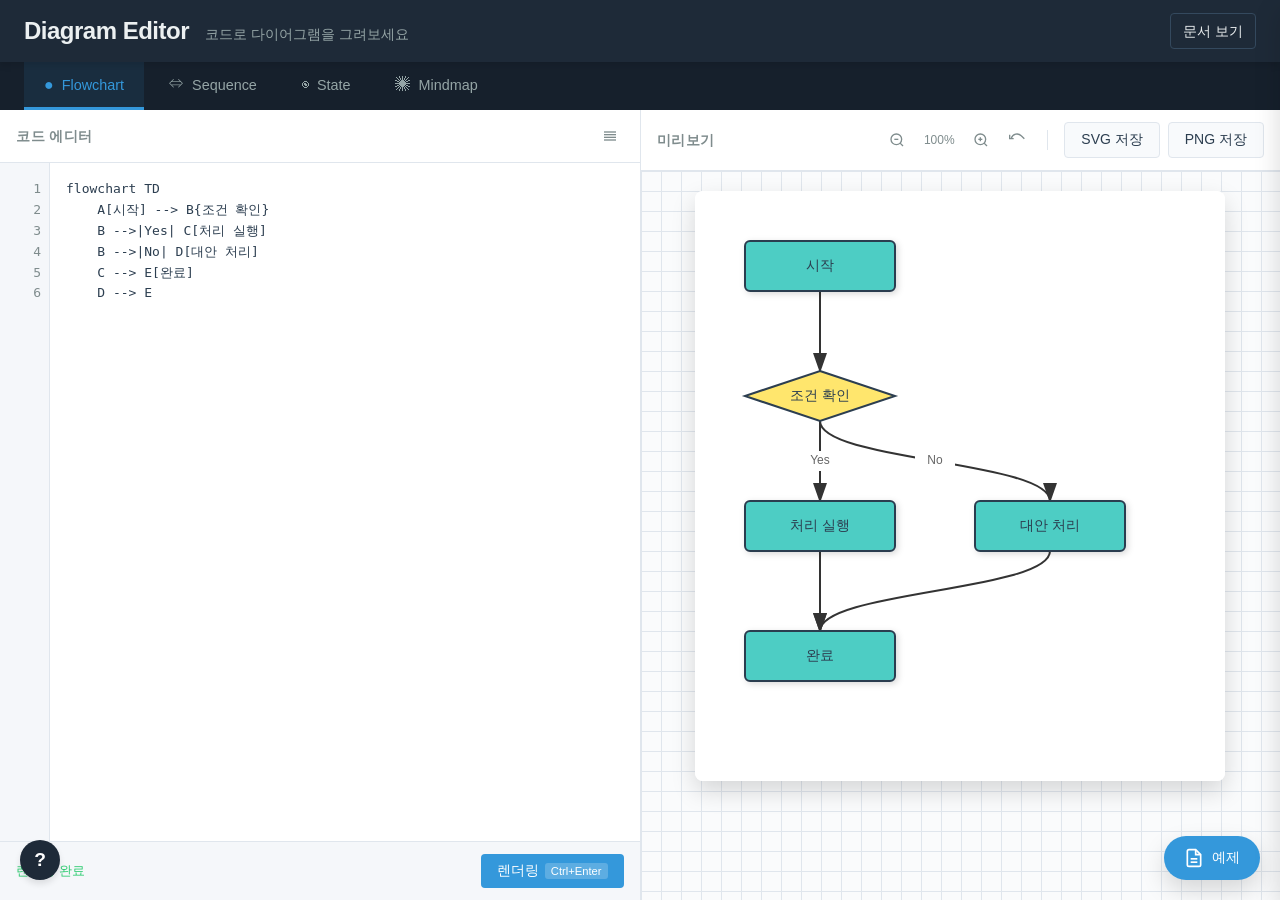
==== diagram-editor.html @ 0e946031 "Add Mermaid-like diagram editor with 4 diagram types Implement a web-based diagram editor supporting" ====
<!DOCTYPE html>
<html lang="ko">
<head>
    <meta charset="UTF-8">
    <meta name="viewport" content="width=device-width, initial-scale=1.0">
    <title>Diagram Editor - Flowchart, Sequence, State, Mindmap</title>
    <link rel="stylesheet" href="diagram-style.css">
</head>
<body>
    <div class="app-container">
        <!-- 헤더 -->
        <header class="app-header">
            <div class="header-left">
                <h1>Diagram Editor</h1>
                <span class="subtitle">코드로 다이어그램을 그려보세요</span>
            </div>
            <div class="header-right">
                <a href="DOCS.md" target="_blank" class="doc-link">문서 보기</a>
            </div>
        </header>

        <!-- 다이어그램 타입 선택 -->
        <nav class="diagram-tabs">
            <button class="tab-btn active" data-type="flowchart">
                <span class="tab-icon">&#9679;</span>
                Flowchart
            </button>
            <button class="tab-btn" data-type="sequence">
                <span class="tab-icon">&#8660;</span>
                Sequence
            </button>
            <button class="tab-btn" data-type="state">
                <span class="tab-icon">&#9673;</span>
                State
            </button>
            <button class="tab-btn" data-type="mindmap">
                <span class="tab-icon">&#10042;</span>
                Mindmap
            </button>
        </nav>

        <!-- 메인 콘텐츠 -->
        <main class="main-content">
            <!-- 에디터 패널 -->
            <div class="editor-panel">
                <div class="panel-header">
                    <h2>코드 에디터</h2>
                    <div class="panel-actions">
                        <button id="formatBtn" class="btn btn-icon" title="코드 정리">
                            <svg width="16" height="16" viewBox="0 0 24 24" fill="none" stroke="currentColor" stroke-width="2">
                                <line x1="21" y1="10" x2="3" y2="10"></line>
                                <line x1="21" y1="6" x2="3" y2="6"></line>
                                <line x1="21" y1="14" x2="3" y2="14"></line>
                                <line x1="21" y1="18" x2="3" y2="18"></line>
                            </svg>
                        </button>
                    </div>
                </div>
                <div class="editor-wrapper">
                    <div class="line-numbers" id="lineNumbers"></div>
                    <textarea id="codeEditor" spellcheck="false" placeholder="여기에 다이어그램 코드를 입력하세요..."></textarea>
                </div>
                <div class="editor-footer">
                    <span class="status" id="editorStatus">준비됨</span>
                    <div class="editor-actions">
                        <button id="renderBtn" class="btn btn-primary">
                            <span>렌더링</span>
                            <kbd>Ctrl+Enter</kbd>
                        </button>
                    </div>
                </div>
            </div>

            <!-- 미리보기 패널 -->
            <div class="preview-panel">
                <div class="panel-header">
                    <h2>미리보기</h2>
                    <div class="panel-actions">
                        <button id="zoomOutBtn" class="btn btn-icon" title="축소">
                            <svg width="16" height="16" viewBox="0 0 24 24" fill="none" stroke="currentColor" stroke-width="2">
                                <circle cx="11" cy="11" r="8"></circle>
                                <line x1="21" y1="21" x2="16.65" y2="16.65"></line>
                                <line x1="8" y1="11" x2="14" y2="11"></line>
                            </svg>
                        </button>
                        <span id="zoomLevel" class="zoom-level">100%</span>
                        <button id="zoomInBtn" class="btn btn-icon" title="확대">
                            <svg width="16" height="16" viewBox="0 0 24 24" fill="none" stroke="currentColor" stroke-width="2">
                                <circle cx="11" cy="11" r="8"></circle>
                                <line x1="21" y1="21" x2="16.65" y2="16.65"></line>
                                <line x1="11" y1="8" x2="11" y2="14"></line>
                                <line x1="8" y1="11" x2="14" y2="11"></line>
                            </svg>
                        </button>
                        <button id="resetZoomBtn" class="btn btn-icon" title="원래 크기">
                            <svg width="16" height="16" viewBox="0 0 24 24" fill="none" stroke="currentColor" stroke-width="2">
                                <path d="M3.51 9a9 9 0 0 1 14.85-3.36L23 10"></path>
                                <path d="M1 4v6h6"></path>
                            </svg>
                        </button>
                        <div class="divider"></div>
                        <button id="exportSvgBtn" class="btn btn-secondary">SVG 저장</button>
                        <button id="exportPngBtn" class="btn btn-secondary">PNG 저장</button>
                    </div>
                </div>
                <div class="preview-wrapper" id="previewWrapper">
                    <div id="diagramCanvas" class="diagram-canvas"></div>
                </div>
            </div>
        </main>

        <!-- 예제 모달 -->
        <div class="examples-sidebar" id="examplesSidebar">
            <div class="sidebar-header">
                <h3>예제 템플릿</h3>
                <button id="closeSidebar" class="btn btn-icon">
                    <svg width="16" height="16" viewBox="0 0 24 24" fill="none" stroke="currentColor" stroke-width="2">
                        <line x1="18" y1="6" x2="6" y2="18"></line>
                        <line x1="6" y1="6" x2="18" y2="18"></line>
                    </svg>
                </button>
            </div>
            <div class="examples-list" id="examplesList">
                <!-- 동적으로 생성됨 -->
            </div>
        </div>

        <!-- 예제 토글 버튼 -->
        <button id="toggleExamples" class="toggle-examples-btn" title="예제 보기">
            <svg width="20" height="20" viewBox="0 0 24 24" fill="none" stroke="currentColor" stroke-width="2">
                <path d="M14 2H6a2 2 0 0 0-2 2v16a2 2 0 0 0 2 2h12a2 2 0 0 0 2-2V8z"></path>
                <polyline points="14,2 14,8 20,8"></polyline>
                <line x1="16" y1="13" x2="8" y2="13"></line>
                <line x1="16" y1="17" x2="8" y2="17"></line>
            </svg>
            <span>예제</span>
        </button>

        <!-- 문법 도움말 툴팁 -->
        <div class="syntax-help" id="syntaxHelp">
            <div class="help-header">
                <span>문법 도움말</span>
                <button id="closeSyntaxHelp" class="btn btn-icon btn-small">
                    <svg width="12" height="12" viewBox="0 0 24 24" fill="none" stroke="currentColor" stroke-width="2">
                        <line x1="18" y1="6" x2="6" y2="18"></line>
                        <line x1="6" y1="6" x2="18" y2="18"></line>
                    </svg>
                </button>
            </div>
            <div class="help-content" id="syntaxHelpContent">
                <!-- 동적으로 생성됨 -->
            </div>
        </div>

        <button id="toggleSyntaxHelp" class="toggle-syntax-btn" title="문법 도움말">?</button>
    </div>

    <script src="diagram-parser.js"></script>
    <script src="diagram-renderer.js"></script>
    <script src="diagram-app.js"></script>
</body>
</html>
---- diagram-style.css ----
/* ===== CSS Variables ===== */
:root {
    --primary: #3498DB;
    --primary-dark: #2980B9;
    --secondary: #95A5A6;
    --success: #2ECC71;
    --warning: #F39C12;
    --danger: #E74C3C;

    --bg-dark: #1E2A38;
    --bg-darker: #16202C;
    --bg-light: #F8FAFC;
    --bg-white: #FFFFFF;

    --text-primary: #2C3E50;
    --text-secondary: #7F8C8D;
    --text-light: #ECF0F1;

    --border: #E0E6ED;
    --border-dark: #34495E;

    --shadow-sm: 0 1px 3px rgba(0, 0, 0, 0.1);
    --shadow-md: 0 4px 6px rgba(0, 0, 0, 0.1);
    --shadow-lg: 0 10px 25px rgba(0, 0, 0, 0.15);

    --radius-sm: 4px;
    --radius-md: 8px;
    --radius-lg: 12px;

    --transition: all 0.2s ease;
}

/* ===== Reset & Base ===== */
* {
    margin: 0;
    padding: 0;
    box-sizing: border-box;
}

body {
    font-family: -apple-system, BlinkMacSystemFont, 'Segoe UI', Roboto, 'Helvetica Neue', Arial, sans-serif;
    background: var(--bg-light);
    color: var(--text-primary);
    line-height: 1.6;
    overflow: hidden;
}

/* ===== App Container ===== */
.app-container {
    display: flex;
    flex-direction: column;
    height: 100vh;
    overflow: hidden;
}

/* ===== Header ===== */
.app-header {
    display: flex;
    justify-content: space-between;
    align-items: center;
    padding: 12px 24px;
    background: var(--bg-dark);
    color: var(--text-light);
    box-shadow: var(--shadow-md);
    z-index: 100;
}

.header-left {
    display: flex;
    align-items: baseline;
    gap: 16px;
}

.app-header h1 {
    font-size: 1.5rem;
    font-weight: 600;
    letter-spacing: -0.5px;
}

.subtitle {
    font-size: 0.875rem;
    color: var(--secondary);
}

.header-right {
    display: flex;
    align-items: center;
    gap: 16px;
}

.doc-link {
    color: var(--text-light);
    text-decoration: none;
    font-size: 0.875rem;
    padding: 6px 12px;
    border: 1px solid var(--border-dark);
    border-radius: var(--radius-sm);
    transition: var(--transition);
}

.doc-link:hover {
    background: var(--border-dark);
}

/* ===== Diagram Tabs ===== */
.diagram-tabs {
    display: flex;
    background: var(--bg-darker);
    padding: 0 24px;
    gap: 4px;
}

.tab-btn {
    display: flex;
    align-items: center;
    gap: 8px;
    padding: 12px 20px;
    border: none;
    background: transparent;
    color: var(--secondary);
    font-size: 0.9rem;
    font-weight: 500;
    cursor: pointer;
    transition: var(--transition);
    border-bottom: 3px solid transparent;
    position: relative;
}

.tab-btn:hover {
    color: var(--text-light);
    background: rgba(255, 255, 255, 0.05);
}

.tab-btn.active {
    color: var(--primary);
    border-bottom-color: var(--primary);
    background: rgba(52, 152, 219, 0.1);
}

.tab-icon {
    font-size: 1rem;
}

/* ===== Main Content ===== */
.main-content {
    display: grid;
    grid-template-columns: 1fr 1fr;
    flex: 1;
    overflow: hidden;
    gap: 1px;
    background: var(--border);
}

/* ===== Panel Common ===== */
.panel-header {
    display: flex;
    justify-content: space-between;
    align-items: center;
    padding: 12px 16px;
    background: var(--bg-white);
    border-bottom: 1px solid var(--border);
}

.panel-header h2 {
    font-size: 0.875rem;
    font-weight: 600;
    color: var(--text-secondary);
    text-transform: uppercase;
    letter-spacing: 0.5px;
}

.panel-actions {
    display: flex;
    align-items: center;
    gap: 8px;
}

.divider {
    width: 1px;
    height: 20px;
    background: var(--border);
    margin: 0 8px;
}

/* ===== Editor Panel ===== */
.editor-panel {
    display: flex;
    flex-direction: column;
    background: var(--bg-white);
    overflow: hidden;
}

.editor-wrapper {
    display: flex;
    flex: 1;
    overflow: hidden;
}

.line-numbers {
    min-width: 50px;
    padding: 16px 8px;
    background: #F5F7FA;
    color: var(--text-secondary);
    font-family: 'SF Mono', 'Consolas', 'Monaco', monospace;
    font-size: 13px;
    line-height: 1.6;
    text-align: right;
    user-select: none;
    border-right: 1px solid var(--border);
    overflow: hidden;
}

#codeEditor {
    flex: 1;
    padding: 16px;
    border: none;
    resize: none;
    font-family: 'SF Mono', 'Consolas', 'Monaco', monospace;
    font-size: 13px;
    line-height: 1.6;
    color: var(--text-primary);
    background: var(--bg-white);
    outline: none;
    overflow: auto;
}

#codeEditor::placeholder {
    color: var(--text-secondary);
}

.editor-footer {
    display: flex;
    justify-content: space-between;
    align-items: center;
    padding: 12px 16px;
    background: #F5F7FA;
    border-top: 1px solid var(--border);
}

.status {
    font-size: 0.8rem;
    color: var(--text-secondary);
}

.status.error {
    color: var(--danger);
}

.status.success {
    color: var(--success);
}

.editor-actions {
    display: flex;
    gap: 8px;
}

/* ===== Preview Panel ===== */
.preview-panel {
    display: flex;
    flex-direction: column;
    background: var(--bg-light);
    overflow: hidden;
}

.preview-wrapper {
    flex: 1;
    overflow: auto;
    padding: 20px;
    display: flex;
    justify-content: center;
    align-items: flex-start;
    background:
        linear-gradient(90deg, var(--border) 1px, transparent 1px),
        linear-gradient(var(--border) 1px, transparent 1px);
    background-size: 20px 20px;
    background-color: #FAFBFC;
}

.diagram-canvas {
    background: var(--bg-white);
    border-radius: var(--radius-md);
    box-shadow: var(--shadow-lg);
    min-width: 200px;
    min-height: 200px;
    transition: transform 0.2s ease;
}

.diagram-canvas svg {
    display: block;
    border-radius: var(--radius-md);
}

.zoom-level {
    font-size: 0.75rem;
    color: var(--text-secondary);
    min-width: 40px;
    text-align: center;
}

/* ===== Buttons ===== */
.btn {
    display: inline-flex;
    align-items: center;
    justify-content: center;
    gap: 6px;
    padding: 8px 16px;
    border: none;
    border-radius: var(--radius-sm);
    font-size: 0.875rem;
    font-weight: 500;
    cursor: pointer;
    transition: var(--transition);
}

.btn-primary {
    background: var(--primary);
    color: white;
}

.btn-primary:hover {
    background: var(--primary-dark);
}

.btn-primary kbd {
    padding: 2px 6px;
    background: rgba(255, 255, 255, 0.2);
    border-radius: 3px;
    font-size: 0.7rem;
    font-family: inherit;
}

.btn-secondary {
    background: var(--bg-light);
    color: var(--text-primary);
    border: 1px solid var(--border);
}

.btn-secondary:hover {
    background: var(--border);
}

.btn-icon {
    padding: 6px;
    background: transparent;
    color: var(--text-secondary);
    border: none;
}

.btn-icon:hover {
    color: var(--text-primary);
    background: var(--bg-light);
}

.btn-small {
    padding: 4px;
}

/* ===== Examples Sidebar ===== */
.examples-sidebar {
    position: fixed;
    right: -320px;
    top: 0;
    bottom: 0;
    width: 320px;
    background: var(--bg-white);
    box-shadow: var(--shadow-lg);
    z-index: 200;
    display: flex;
    flex-direction: column;
    transition: right 0.3s ease;
}

.examples-sidebar.open {
    right: 0;
}

.sidebar-header {
    display: flex;
    justify-content: space-between;
    align-items: center;
    padding: 16px;
    border-bottom: 1px solid var(--border);
}

.sidebar-header h3 {
    font-size: 1rem;
    font-weight: 600;
}

.examples-list {
    flex: 1;
    overflow-y: auto;
    padding: 16px;
}

.example-item {
    padding: 12px;
    margin-bottom: 8px;
    background: var(--bg-light);
    border-radius: var(--radius-md);
    cursor: pointer;
    transition: var(--transition);
    border: 2px solid transparent;
}

.example-item:hover {
    border-color: var(--primary);
}

.example-item h4 {
    font-size: 0.875rem;
    font-weight: 600;
    margin-bottom: 4px;
}

.example-item p {
    font-size: 0.75rem;
    color: var(--text-secondary);
}

.example-item .example-type {
    display: inline-block;
    padding: 2px 8px;
    background: var(--primary);
    color: white;
    font-size: 0.65rem;
    border-radius: 10px;
    margin-bottom: 8px;
    text-transform: uppercase;
}

/* ===== Toggle Buttons ===== */
.toggle-examples-btn {
    position: fixed;
    right: 20px;
    bottom: 20px;
    display: flex;
    align-items: center;
    gap: 8px;
    padding: 12px 20px;
    background: var(--primary);
    color: white;
    border: none;
    border-radius: 30px;
    font-size: 0.875rem;
    font-weight: 500;
    cursor: pointer;
    box-shadow: var(--shadow-lg);
    z-index: 150;
    transition: var(--transition);
}

.toggle-examples-btn:hover {
    background: var(--primary-dark);
    transform: translateY(-2px);
}

.toggle-syntax-btn {
    position: fixed;
    left: 20px;
    bottom: 20px;
    width: 40px;
    height: 40px;
    display: flex;
    align-items: center;
    justify-content: center;
    background: var(--bg-dark);
    color: white;
    border: none;
    border-radius: 50%;
    font-size: 1.2rem;
    font-weight: bold;
    cursor: pointer;
    box-shadow: var(--shadow-md);
    z-index: 150;
    transition: var(--transition);
}

.toggle-syntax-btn:hover {
    background: var(--bg-darker);
    transform: scale(1.1);
}

/* ===== Syntax Help ===== */
.syntax-help {
    position: fixed;
    left: 20px;
    bottom: 70px;
    width: 350px;
    max-height: 400px;
    background: var(--bg-white);
    border-radius: var(--radius-md);
    box-shadow: var(--shadow-lg);
    z-index: 150;
    display: none;
    flex-direction: column;
    overflow: hidden;
}

.syntax-help.open {
    display: flex;
}

.help-header {
    display: flex;
    justify-content: space-between;
    align-items: center;
    padding: 12px 16px;
    background: var(--bg-dark);
    color: var(--text-light);
    font-weight: 600;
    font-size: 0.875rem;
}

.help-content {
    flex: 1;
    overflow-y: auto;
    padding: 16px;
}

.help-section {
    margin-bottom: 16px;
}

.help-section h4 {
    font-size: 0.8rem;
    font-weight: 600;
    color: var(--primary);
    margin-bottom: 8px;
    text-transform: uppercase;
}

.help-section pre {
    background: #F5F7FA;
    padding: 12px;
    border-radius: var(--radius-sm);
    font-family: 'SF Mono', 'Consolas', monospace;
    font-size: 0.75rem;
    overflow-x: auto;
    border-left: 3px solid var(--primary);
}

.help-section code {
    color: var(--text-primary);
}

/* ===== Error Message ===== */
.error-message {
    padding: 20px;
    background: #FEE2E2;
    color: var(--danger);
    border-radius: var(--radius-md);
    font-size: 0.875rem;
    border: 1px solid #FECACA;
}

/* ===== Scrollbar ===== */
::-webkit-scrollbar {
    width: 8px;
    height: 8px;
}

::-webkit-scrollbar-track {
    background: var(--bg-light);
}

::-webkit-scrollbar-thumb {
    background: var(--secondary);
    border-radius: 4px;
}

::-webkit-scrollbar-thumb:hover {
    background: var(--text-secondary);
}

/* ===== Responsive ===== */
@media (max-width: 1024px) {
    .main-content {
        grid-template-columns: 1fr;
        grid-template-rows: 1fr 1fr;
    }

    .examples-sidebar {
        width: 100%;
        right: -100%;
    }

    .syntax-help {
        width: calc(100% - 40px);
        left: 20px;
        right: 20px;
    }
}

@media (max-width: 768px) {
    .app-header {
        padding: 10px 16px;
    }

    .app-header h1 {
        font-size: 1.2rem;
    }

    .subtitle {
        display: none;
    }

    .diagram-tabs {
        padding: 0 12px;
        overflow-x: auto;
    }

    .tab-btn {
        padding: 10px 14px;
        font-size: 0.8rem;
    }

    .tab-btn span:last-child {
        display: none;
    }

    .panel-header {
        padding: 8px 12px;
    }

    .toggle-examples-btn span {
        display: none;
    }

    .toggle-examples-btn {
        padding: 12px;
        border-radius: 50%;
    }
}

/* ===== Animations ===== */
@keyframes pulse {
    0%, 100% {
        opacity: 1;
    }
    50% {
        opacity: 0.5;
    }
}

.rendering .status {
    animation: pulse 1s infinite;
}

/* ===== Dark Mode (Optional) ===== */
@media (prefers-color-scheme: dark) {
    /* 다크 모드 지원 시 여기에 스타일 추가 */
}
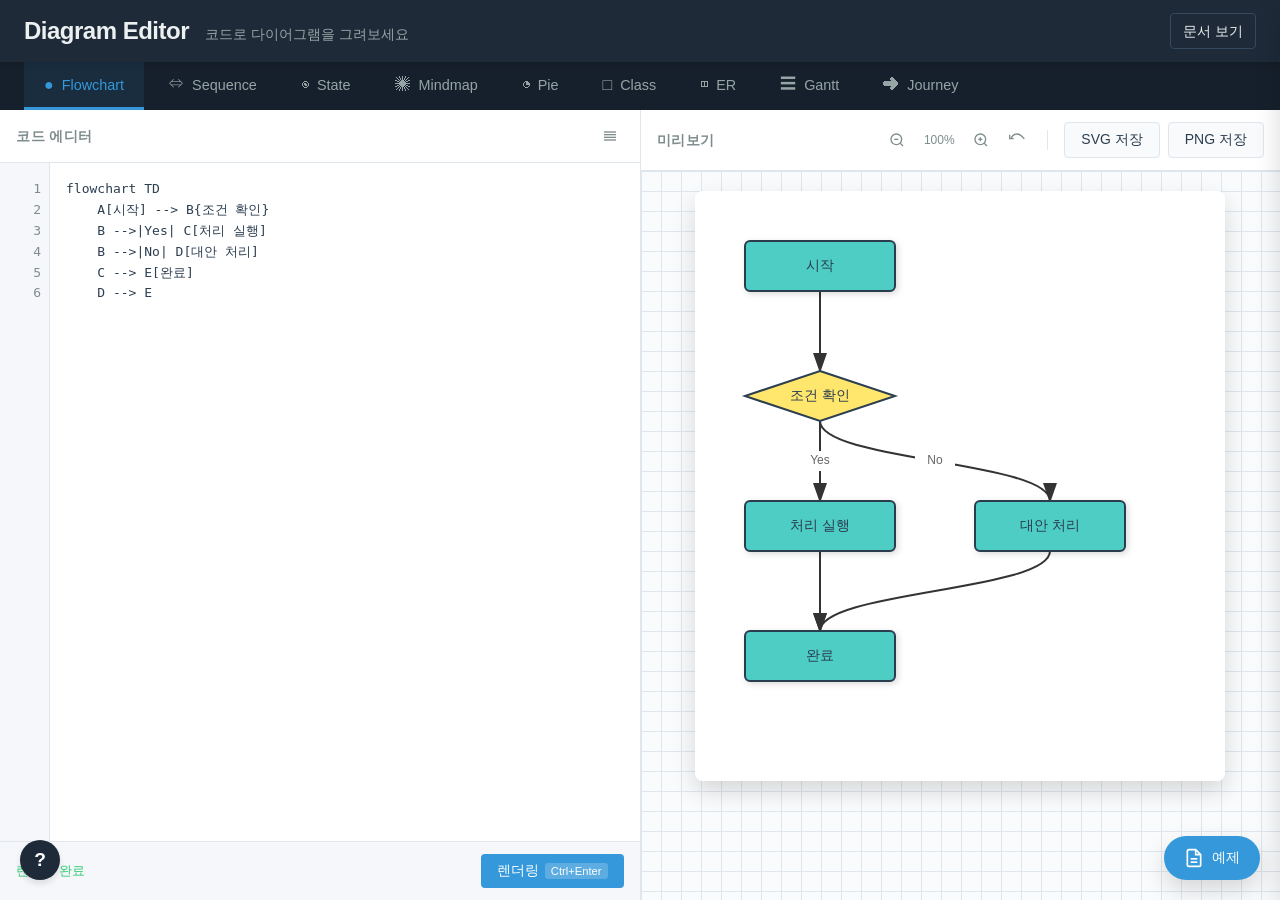
==== commit 80b89287: "Add 5 new diagram types: Pie, Class, ER, Gantt, Journey - Pie Chart: circular chart for proportions " ====
--- a/diagram-editor.html
+++ b/diagram-editor.html
@@ -36,6 +36,26 @@
             <button class="tab-btn" data-type="mindmap">
                 <span class="tab-icon">&#10042;</span>
                 Mindmap
+            </button>
+            <button class="tab-btn" data-type="pie">
+                <span class="tab-icon">&#9684;</span>
+                Pie
+            </button>
+            <button class="tab-btn" data-type="class">
+                <span class="tab-icon">&#9633;</span>
+                Class
+            </button>
+            <button class="tab-btn" data-type="er">
+                <span class="tab-icon">&#9707;</span>
+                ER
+            </button>
+            <button class="tab-btn" data-type="gantt">
+                <span class="tab-icon">&#9776;</span>
+                Gantt
+            </button>
+            <button class="tab-btn" data-type="journey">
+                <span class="tab-icon">&#10140;</span>
+                Journey
             </button>
         </nav>
 
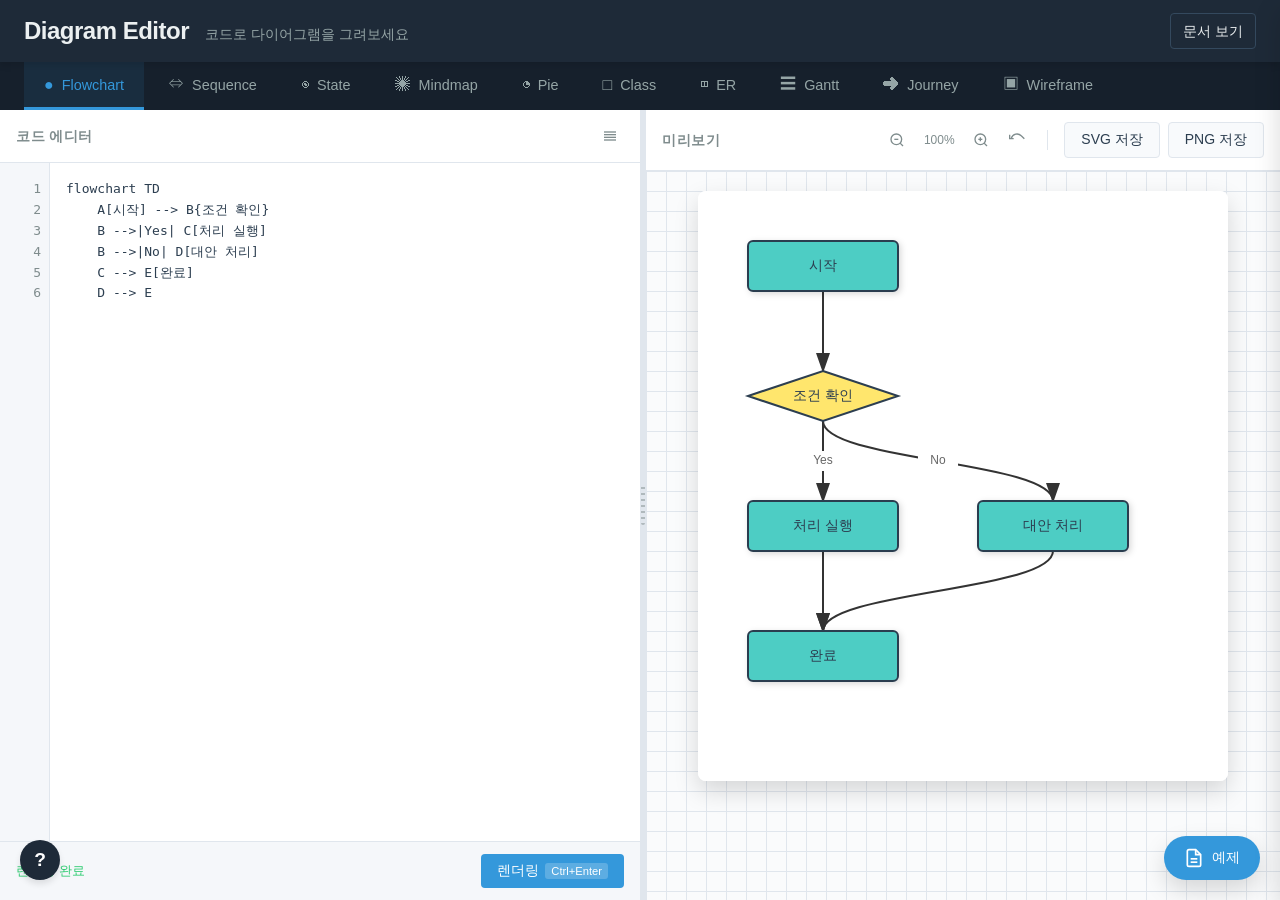
==== commit b846bcf8: "Add resizable editor panel and Wireframe diagram type Features: - Resizable split panel with drag ha" ====
--- a/diagram-editor.html
+++ b/diagram-editor.html
@@ -57,6 +57,10 @@
                 <span class="tab-icon">&#10140;</span>
                 Journey
             </button>
+            <button class="tab-btn" data-type="wireframe">
+                <span class="tab-icon">&#9635;</span>
+                Wireframe
+            </button>
         </nav>
 
         <!-- 메인 콘텐츠 -->
@@ -90,6 +94,9 @@
                     </div>
                 </div>
             </div>
+
+            <!-- 리사이즈 핸들 -->
+            <div class="resize-handle" id="resizeHandle"></div>
 
             <!-- 미리보기 패널 -->
             <div class="preview-panel">
--- a/diagram-style.css
+++ b/diagram-style.css
@@ -143,12 +143,48 @@
 
 /* ===== Main Content ===== */
 .main-content {
-    display: grid;
-    grid-template-columns: 1fr 1fr;
+    display: flex;
     flex: 1;
     overflow: hidden;
-    gap: 1px;
     background: var(--border);
+}
+
+/* ===== Resize Handle ===== */
+.resize-handle {
+    width: 6px;
+    background: var(--border);
+    cursor: col-resize;
+    transition: background 0.2s ease;
+    position: relative;
+    z-index: 10;
+}
+
+.resize-handle:hover,
+.resize-handle.dragging {
+    background: var(--primary);
+}
+
+.resize-handle::after {
+    content: '';
+    position: absolute;
+    top: 50%;
+    left: 50%;
+    transform: translate(-50%, -50%);
+    width: 4px;
+    height: 40px;
+    background: repeating-linear-gradient(
+        0deg,
+        var(--text-secondary) 0px,
+        var(--text-secondary) 2px,
+        transparent 2px,
+        transparent 6px
+    );
+    opacity: 0.5;
+    border-radius: 2px;
+}
+
+.resize-handle:hover::after {
+    opacity: 1;
 }
 
 /* ===== Panel Common ===== */
@@ -188,6 +224,10 @@
     flex-direction: column;
     background: var(--bg-white);
     overflow: hidden;
+    min-width: 300px;
+    max-width: 70%;
+    width: 50%;
+    flex-shrink: 0;
 }
 
 .editor-wrapper {
@@ -261,6 +301,8 @@
     flex-direction: column;
     background: var(--bg-light);
     overflow: hidden;
+    flex: 1;
+    min-width: 300px;
 }
 
 .preview-wrapper {
@@ -577,8 +619,36 @@
 /* ===== Responsive ===== */
 @media (max-width: 1024px) {
     .main-content {
-        grid-template-columns: 1fr;
-        grid-template-rows: 1fr 1fr;
+        flex-direction: column;
+    }
+
+    .editor-panel {
+        width: 100% !important;
+        max-width: 100%;
+        min-height: 40%;
+        height: 50%;
+    }
+
+    .resize-handle {
+        width: 100%;
+        height: 6px;
+        cursor: row-resize;
+    }
+
+    .resize-handle::after {
+        width: 40px;
+        height: 4px;
+        background: repeating-linear-gradient(
+            90deg,
+            var(--text-secondary) 0px,
+            var(--text-secondary) 2px,
+            transparent 2px,
+            transparent 6px
+        );
+    }
+
+    .preview-panel {
+        min-height: 200px;
     }
 
     .examples-sidebar {
